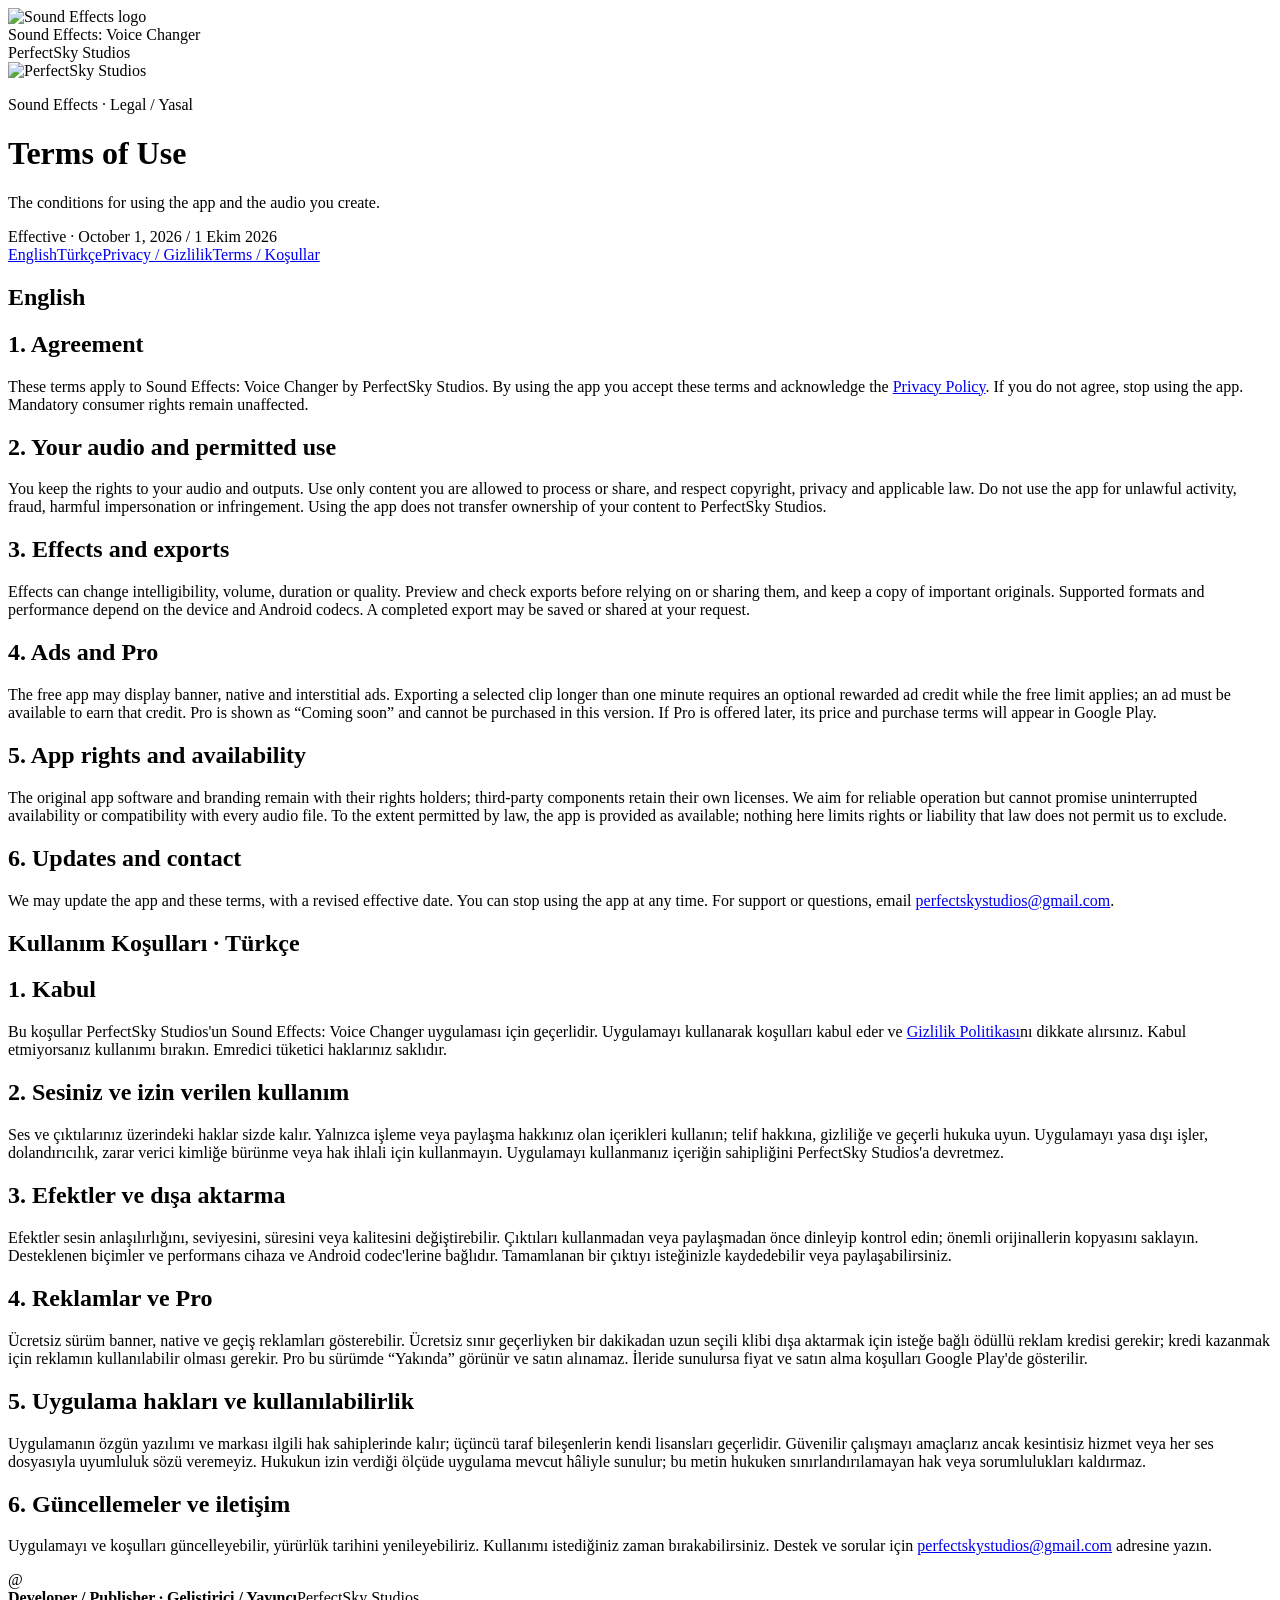
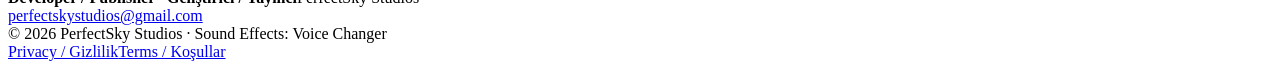
==== terms-of-service.html @ e2891f73 "Add SoundEffect legal page asset: terms-of-service.html" ====
<!doctype html>
<html lang="en">
<head>
  <meta charset="utf-8"><meta name="viewport" content="width=device-width, initial-scale=1">
  <meta name="theme-color" content="#d8502e">
  <meta name="description" content="Terms of Use for Sound Effects: Voice Changer by PerfectSky Studios">
  <title>Terms of Use · Sound Effects: Voice Changer</title>
  <link rel="stylesheet" href="styles.css">
</head>
<body><main>
  <header class="hero">
    <div class="hero-brands">
      <div class="brand"><img src="app_logo.svg" alt="Sound Effects logo"><div><div class="brand-name">Sound Effects: Voice Changer</div><div class="brand-studio">PerfectSky Studios</div></div></div>
      <div class="studio-mark"><img src="studio_logo.jpg" alt="PerfectSky Studios" decoding="async"></div>
    </div>
    <p class="eyebrow">Sound Effects · Legal / Yasal</p>
    <h1>Terms of Use</h1>
    <p class="lead">The conditions for using the app and the audio you create.</p>
    <div class="meta-row"><span class="meta-pill">Effective · October 1, 2026 / 1 Ekim 2026</span></div>
  </header>
  <nav class="page-nav" aria-label="Page navigation"><a class="primary-link" href="#english">English</a><a href="#turkce">Türkçe</a><a href="index.html">Privacy / Gizlilik</a><a href="terms-of-service.html">Terms / Koşullar</a></nav>
  <div id="english" class="language-block" lang="en"><h2 class="language-title">English</h2>
    <section class="notice"><h2>1. Agreement</h2><p>These terms apply to Sound Effects: Voice Changer by PerfectSky Studios. By using the app you accept these terms and acknowledge the <a href="index.html">Privacy Policy</a>. If you do not agree, stop using the app. Mandatory consumer rights remain unaffected.</p></section>
    <section><h2>2. Your audio and permitted use</h2><p>You keep the rights to your audio and outputs. Use only content you are allowed to process or share, and respect copyright, privacy and applicable law. Do not use the app for unlawful activity, fraud, harmful impersonation or infringement. Using the app does not transfer ownership of your content to PerfectSky Studios.</p></section>
    <section><h2>3. Effects and exports</h2><p>Effects can change intelligibility, volume, duration or quality. Preview and check exports before relying on or sharing them, and keep a copy of important originals. Supported formats and performance depend on the device and Android codecs. A completed export may be saved or shared at your request.</p></section>
    <section><h2>4. Ads and Pro</h2><p>The free app may display banner, native and interstitial ads. Exporting a selected clip longer than one minute requires an optional rewarded ad credit while the free limit applies; an ad must be available to earn that credit. Pro is shown as “Coming soon” and cannot be purchased in this version. If Pro is offered later, its price and purchase terms will appear in Google Play.</p></section>
    <section><h2>5. App rights and availability</h2><p>The original app software and branding remain with their rights holders; third-party components retain their own licenses. We aim for reliable operation but cannot promise uninterrupted availability or compatibility with every audio file. To the extent permitted by law, the app is provided as available; nothing here limits rights or liability that law does not permit us to exclude.</p></section>
    <section><h2>6. Updates and contact</h2><p>We may update the app and these terms, with a revised effective date. You can stop using the app at any time. For support or questions, email <a href="mailto:perfectskystudios@gmail.com">perfectskystudios@gmail.com</a>.</p></section>
  </div>
  <div id="turkce" class="language-block" lang="tr"><h2 class="language-title">Kullanım Koşulları · Türkçe</h2>
    <section class="notice"><h2>1. Kabul</h2><p>Bu koşullar PerfectSky Studios'un Sound Effects: Voice Changer uygulaması için geçerlidir. Uygulamayı kullanarak koşulları kabul eder ve <a href="index.html">Gizlilik Politikası</a>nı dikkate alırsınız. Kabul etmiyorsanız kullanımı bırakın. Emredici tüketici haklarınız saklıdır.</p></section>
    <section><h2>2. Sesiniz ve izin verilen kullanım</h2><p>Ses ve çıktılarınız üzerindeki haklar sizde kalır. Yalnızca işleme veya paylaşma hakkınız olan içerikleri kullanın; telif hakkına, gizliliğe ve geçerli hukuka uyun. Uygulamayı yasa dışı işler, dolandırıcılık, zarar verici kimliğe bürünme veya hak ihlali için kullanmayın. Uygulamayı kullanmanız içeriğin sahipliğini PerfectSky Studios'a devretmez.</p></section>
    <section><h2>3. Efektler ve dışa aktarma</h2><p>Efektler sesin anlaşılırlığını, seviyesini, süresini veya kalitesini değiştirebilir. Çıktıları kullanmadan veya paylaşmadan önce dinleyip kontrol edin; önemli orijinallerin kopyasını saklayın. Desteklenen biçimler ve performans cihaza ve Android codec'lerine bağlıdır. Tamamlanan bir çıktıyı isteğinizle kaydedebilir veya paylaşabilirsiniz.</p></section>
    <section><h2>4. Reklamlar ve Pro</h2><p>Ücretsiz sürüm banner, native ve geçiş reklamları gösterebilir. Ücretsiz sınır geçerliyken bir dakikadan uzun seçili klibi dışa aktarmak için isteğe bağlı ödüllü reklam kredisi gerekir; kredi kazanmak için reklamın kullanılabilir olması gerekir. Pro bu sürümde “Yakında” görünür ve satın alınamaz. İleride sunulursa fiyat ve satın alma koşulları Google Play'de gösterilir.</p></section>
    <section><h2>5. Uygulama hakları ve kullanılabilirlik</h2><p>Uygulamanın özgün yazılımı ve markası ilgili hak sahiplerinde kalır; üçüncü taraf bileşenlerin kendi lisansları geçerlidir. Güvenilir çalışmayı amaçlarız ancak kesintisiz hizmet veya her ses dosyasıyla uyumluluk sözü veremeyiz. Hukukun izin verdiği ölçüde uygulama mevcut hâliyle sunulur; bu metin hukuken sınırlandırılamayan hak veya sorumlulukları kaldırmaz.</p></section>
    <section><h2>6. Güncellemeler ve iletişim</h2><p>Uygulamayı ve koşulları güncelleyebilir, yürürlük tarihini yenileyebiliriz. Kullanımı istediğiniz zaman bırakabilirsiniz. Destek ve sorular için <a href="mailto:perfectskystudios@gmail.com">perfectskystudios@gmail.com</a> adresine yazın.</p></section>
  </div>
  <aside class="contact-card"><div class="contact-icon" aria-hidden="true">@</div><div><strong>Developer / Publisher · Geliştirici / Yayıncı</strong>PerfectSky Studios<br><a href="mailto:perfectskystudios@gmail.com">perfectskystudios@gmail.com</a></div></aside>
  <footer>© 2026 PerfectSky Studios · Sound Effects: Voice Changer<div class="footer-links"><a href="index.html">Privacy / Gizlilik</a><a href="terms-of-service.html">Terms / Koşullar</a></div></footer>
</main></body></html>
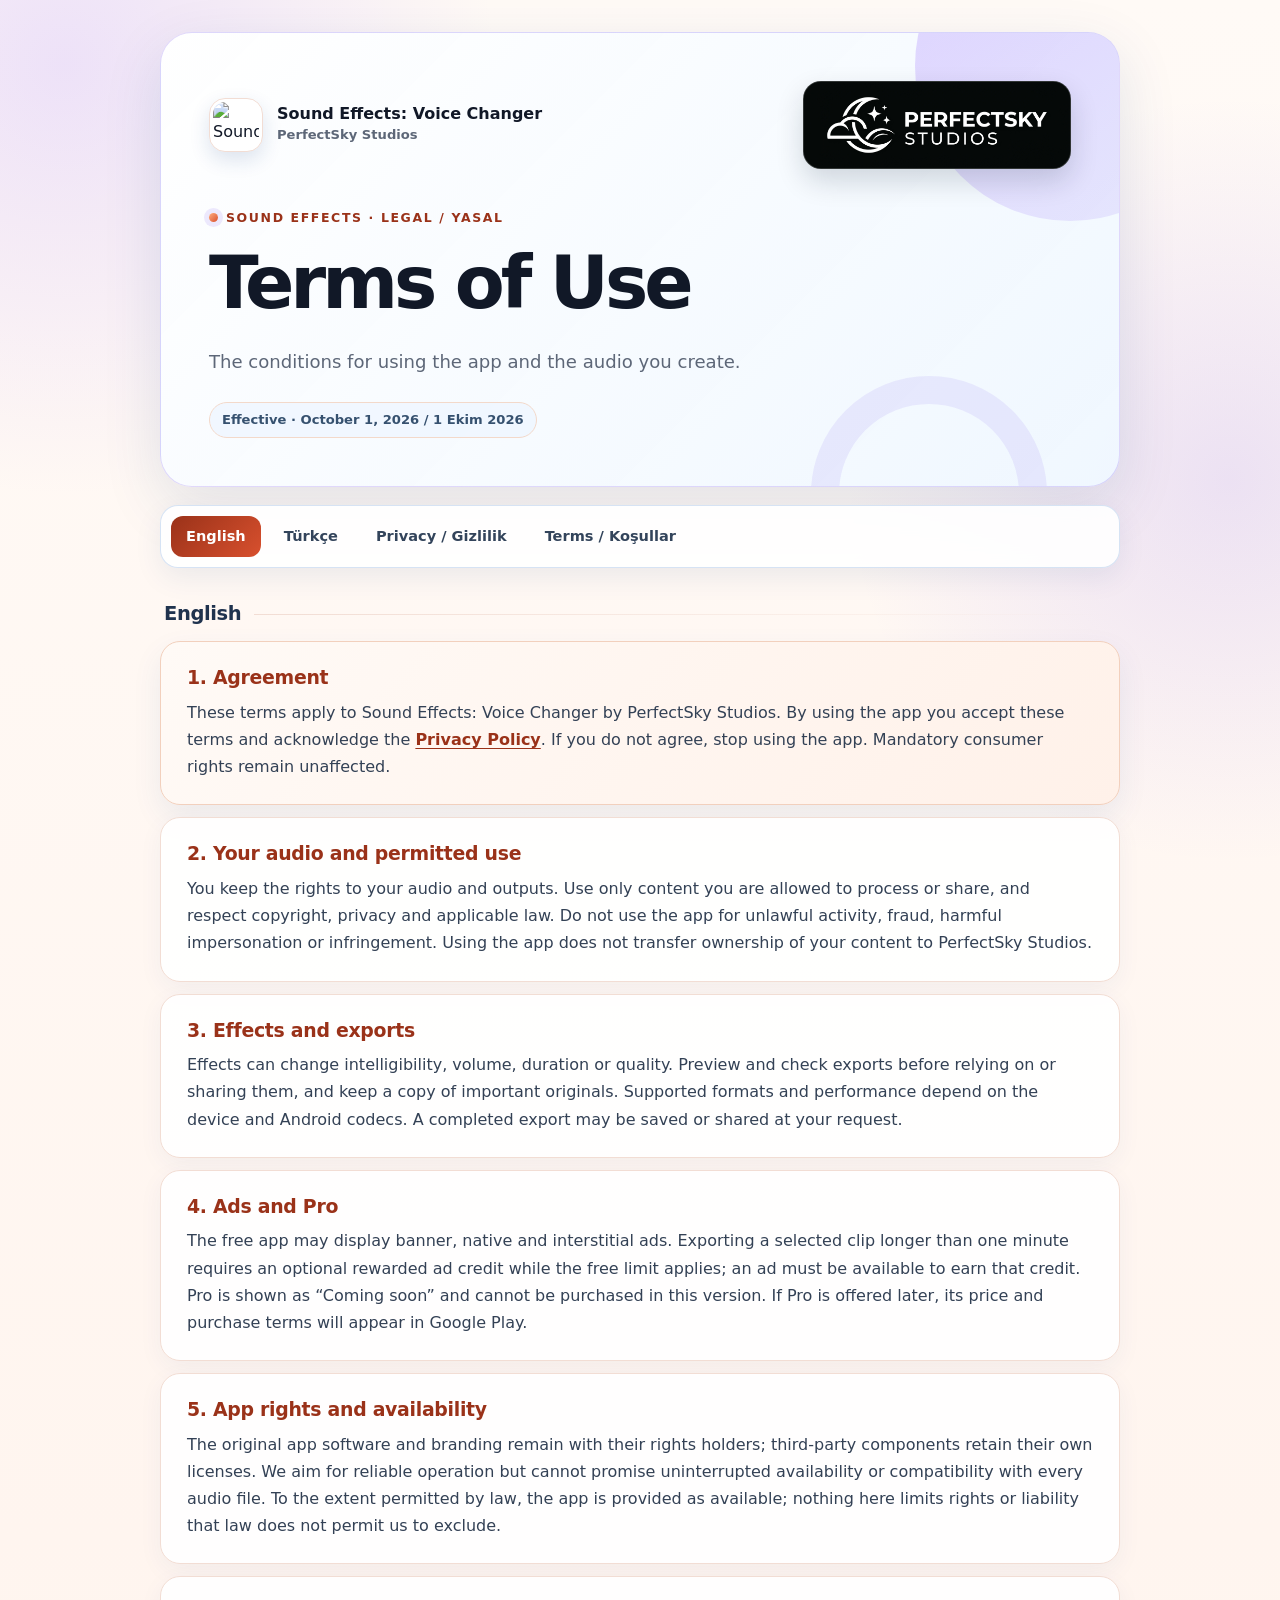
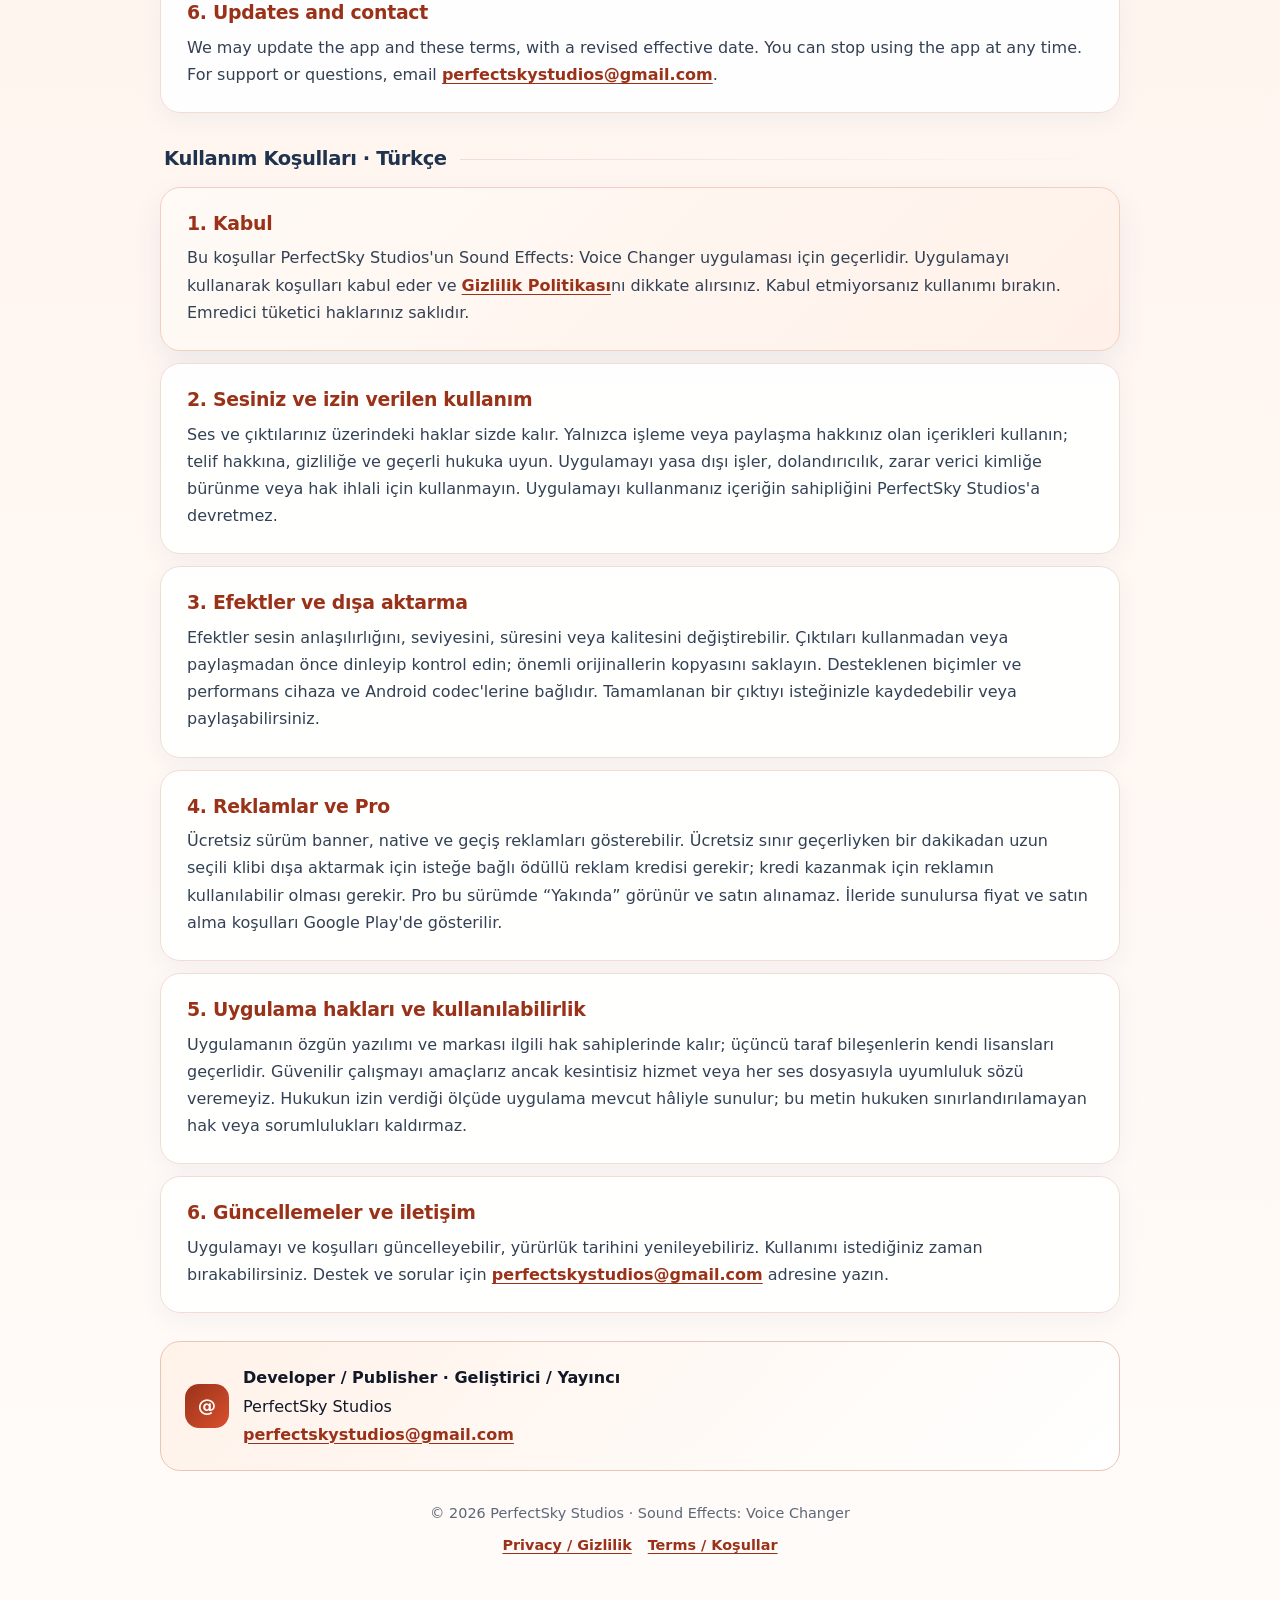
==== commit 0174c335: "Update SoundEffect legal page asset: terms-of-service.html" ====
--- a/terms-of-service.html
+++ b/terms-of-service.html
@@ -10,7 +10,7 @@
 <body><main>
   <header class="hero">
     <div class="hero-brands">
-      <div class="brand"><img src="app_logo.svg" alt="Sound Effects logo"><div><div class="brand-name">Sound Effects: Voice Changer</div><div class="brand-studio">PerfectSky Studios</div></div></div>
+      <div class="brand"><img src="app_logo.png" alt="Sound Effects logo"><div><div class="brand-name">Sound Effects: Voice Changer</div><div class="brand-studio">PerfectSky Studios</div></div></div>
       <div class="studio-mark"><img src="studio_logo.jpg" alt="PerfectSky Studios" decoding="async"></div>
     </div>
     <p class="eyebrow">Sound Effects · Legal / Yasal</p>
--- a/styles.css
+++ b/styles.css
@@ -0,0 +1,111 @@
+:root {
+  color-scheme: light;
+  --ink: #111827;
+  --muted: #5d6778;
+  --line: #f2ddd4;
+  --blue: #d8502e;
+  --blue-dark: #9a3219;
+  --blue-deep: #6c2214;
+  --sky: #ffad80;
+  --surface: rgba(255, 255, 255, 0.95);
+  --shadow: 0 20px 60px rgba(18, 67, 133, 0.12);
+  --shadow-soft: 0 10px 28px rgba(18, 67, 133, 0.08);
+}
+
+* { box-sizing: border-box; }
+html { scroll-behavior: smooth; }
+body {
+  margin: 0;
+  min-height: 100vh;
+  background:
+    radial-gradient(circle at 5% 2%, rgba(174, 139, 255, 0.22), transparent 27rem),
+    radial-gradient(circle at 96% 15%, rgba(121, 84, 237, 0.14), transparent 24rem),
+    linear-gradient(180deg, #fffaf6 0%, #fff5ef 48%, #fffbf8 100%);
+  color: var(--ink);
+  font: 16px/1.7 Inter, ui-sans-serif, system-ui, -apple-system, BlinkMacSystemFont, "Segoe UI", sans-serif;
+}
+
+a { color: var(--blue-dark); font-weight: 700; text-underline-offset: 3px; text-decoration-thickness: 1px; }
+a:hover { color: var(--blue-deep); }
+main { width: min(960px, calc(100% - 32px)); margin: 32px auto 24px; }
+
+.hero {
+  position: relative;
+  overflow: hidden;
+  min-height: 360px;
+  padding: 48px;
+  border: 1px solid rgba(121, 84, 237, 0.22);
+  border-radius: 32px;
+  background: linear-gradient(135deg, rgba(255, 255, 255, 0.99), rgba(239, 247, 255, 0.96));
+  box-shadow: var(--shadow);
+}
+.hero::before, .hero::after { content: ""; position: absolute; border-radius: 999px; pointer-events: none; }
+.hero::before { width: 310px; height: 310px; right: -106px; top: -122px; background: linear-gradient(145deg, rgba(174, 139, 255, 0.38), rgba(121, 84, 237, 0.10)); }
+.hero::after { width: 180px; height: 180px; right: 72px; bottom: -126px; border: 28px solid rgba(121, 84, 237, 0.10); }
+
+.hero-brands { position: relative; z-index: 1; display: flex; flex-wrap: wrap; align-items: center; justify-content: space-between; gap: 24px; margin-bottom: 34px; }
+.brand { display: flex; align-items: center; gap: 14px; }
+.brand img { width: 54px; height: 54px; object-fit: contain; padding: 3px; border: 1px solid var(--line); border-radius: 16px; background: #fff; box-shadow: 0 8px 20px rgba(18, 67, 133, 0.14); }
+.brand-name { font-size: 1rem; font-weight: 800; line-height: 1.25; }
+.brand-studio { color: var(--muted); font-size: 0.82rem; font-weight: 650; }
+.studio-mark { flex: 0 1 268px; width: 268px; max-width: 100%; height: 88px; overflow: hidden; border: 1px solid rgba(255, 255, 255, 0.18); border-radius: 18px; background: #040907; box-shadow: 0 12px 28px rgba(8, 25, 43, 0.16); }
+.studio-mark img { display: block; width: 100%; height: 100%; object-fit: cover; object-position: center; }
+
+.eyebrow { position: relative; z-index: 1; display: inline-flex; align-items: center; gap: 8px; margin: 0 0 10px; color: var(--blue-dark); font-size: 0.78rem; font-weight: 850; letter-spacing: 0.13em; text-transform: uppercase; }
+.eyebrow::before { content: ""; width: 9px; height: 9px; border-radius: 50%; background: linear-gradient(135deg, var(--sky), var(--blue)); box-shadow: 0 0 0 5px rgba(121, 84, 237, 0.12); }
+h1, h2 { line-height: 1.25; }
+h1 { position: relative; z-index: 1; max-width: 760px; margin: 0; font-size: clamp(2.35rem, 7vw, 4.55rem); letter-spacing: -0.055em; }
+.lead { position: relative; z-index: 1; max-width: 700px; margin: 18px 0 0; color: var(--muted); font-size: clamp(1rem, 2vw, 1.13rem); }
+.meta-row { position: relative; z-index: 1; display: flex; flex-wrap: wrap; gap: 8px; margin-top: 24px; }
+.meta-pill { display: inline-flex; align-items: center; min-height: 34px; padding: 6px 12px; border: 1px solid #f3d9ca; border-radius: 999px; background: rgba(241, 247, 255, 0.94); color: #36516f; font-size: 0.82rem; font-weight: 700; }
+
+.page-nav { position: sticky; z-index: 10; top: 12px; display: flex; flex-wrap: wrap; gap: 8px; margin: 18px 0 28px; padding: 10px; border: 1px solid rgba(211, 225, 243, 0.92); border-radius: 18px; background: rgba(255, 255, 255, 0.90); box-shadow: var(--shadow-soft); backdrop-filter: blur(16px); }
+.page-nav a { display: inline-flex; align-items: center; min-height: 40px; padding: 8px 15px; border-radius: 12px; color: #33445b; text-decoration: none; font-size: 0.91rem; }
+.page-nav a:hover, .page-nav a:focus-visible { background: #ffede4; color: var(--blue-deep); outline: none; }
+.page-nav .primary-link { background: linear-gradient(135deg, var(--blue-dark), var(--blue)); color: #fff; }
+.page-nav .primary-link:hover { color: #fff; filter: brightness(0.97); }
+
+.language-block { scroll-margin-top: 92px; }
+.language-title { display: flex; align-items: center; gap: 13px; margin: 34px 4px 15px; color: #20334e; font-size: 1.22rem; letter-spacing: -0.02em; }
+.language-title::after { content: ""; flex: 1; height: 1px; background: linear-gradient(90deg, var(--line), transparent); }
+
+section { margin-bottom: 12px; padding: 24px 26px; border: 1px solid var(--line); border-radius: 20px; background: var(--surface); box-shadow: 0 7px 24px rgba(18, 67, 133, 0.05); }
+section h2 { margin: 0 0 9px; color: #9a3219; font-size: 1.18rem; letter-spacing: -0.015em; }
+section p, section li { color: #334155; }
+section p { margin: 0; }
+section p + p, section ul { margin-top: 10px; }
+section ul { margin-bottom: 0; padding-left: 22px; }
+section.notice { border-color: #f2d0bd; background: linear-gradient(135deg, #fffaf6, #fff1e9); box-shadow: 0 12px 30px rgba(18, 77, 151, 0.08); }
+section.notice h2 { color: var(--blue-dark); }
+
+.contact-card { display: grid; grid-template-columns: 44px 1fr; gap: 14px; align-items: center; margin-top: 28px; padding: 22px 24px; border: 1px solid #eac5b6; border-radius: 20px; background: linear-gradient(135deg, #fff2e9, #ffffff); }
+.contact-icon { display: grid; width: 44px; height: 44px; place-items: center; border-radius: 14px; background: linear-gradient(135deg, var(--blue-dark), var(--blue)); color: white; font-size: 1.15rem; font-weight: 900; }
+.contact-card strong { display: block; margin-bottom: 2px; }
+.contact-card > div { min-width: 0; overflow-wrap: anywhere; }
+footer { padding: 30px 16px 18px; color: var(--muted); text-align: center; font-size: 0.9rem; }
+.footer-links { display: flex; flex-wrap: wrap; justify-content: center; gap: 8px 16px; margin-top: 8px; }
+
+@media (max-width: 640px) {
+  main { width: min(100% - 20px, 960px); margin-top: 10px; }
+  .hero { min-height: 0; padding: 26px 22px 30px; border-radius: 24px; }
+  .hero::before { width: 210px; height: 210px; right: -110px; top: -100px; }
+  .hero-brands { flex-direction: column; align-items: flex-start; gap: 20px; margin-bottom: 28px; }
+  .studio-mark { flex: none; width: 246px; height: 82px; border-radius: 16px; }
+  .brand img { width: 48px; height: 48px; border-radius: 14px; }
+  h1 { font-size: clamp(2.15rem, 12vw, 3.2rem); }
+  .lead { margin-top: 14px; }
+  .page-nav { top: 7px; margin: 12px 0 24px; border-radius: 16px; }
+  .page-nav a { flex: 1 1 42%; justify-content: center; padding-inline: 10px; font-size: 0.84rem; text-align: center; }
+  .language-title { margin-top: 28px; }
+  section { padding: 20px 19px; border-radius: 17px; }
+  section h2 { font-size: 1.08rem; }
+  .contact-card { grid-template-columns: 38px 1fr; padding: 18px; }
+  .contact-icon { width: 38px; height: 38px; border-radius: 12px; }
+}
+
+@media (prefers-reduced-motion: reduce) { html { scroll-behavior: auto; } }
+
+
+.hero-brands .brand { min-width:0; flex:1 1 260px; }
+.brand-name, section, .lead { overflow-wrap:anywhere; }
+@media(max-width:640px){.studio-mark{align-self:flex-end;} .page-nav{position:static;} .language-block{scroll-margin-top:16px;}}
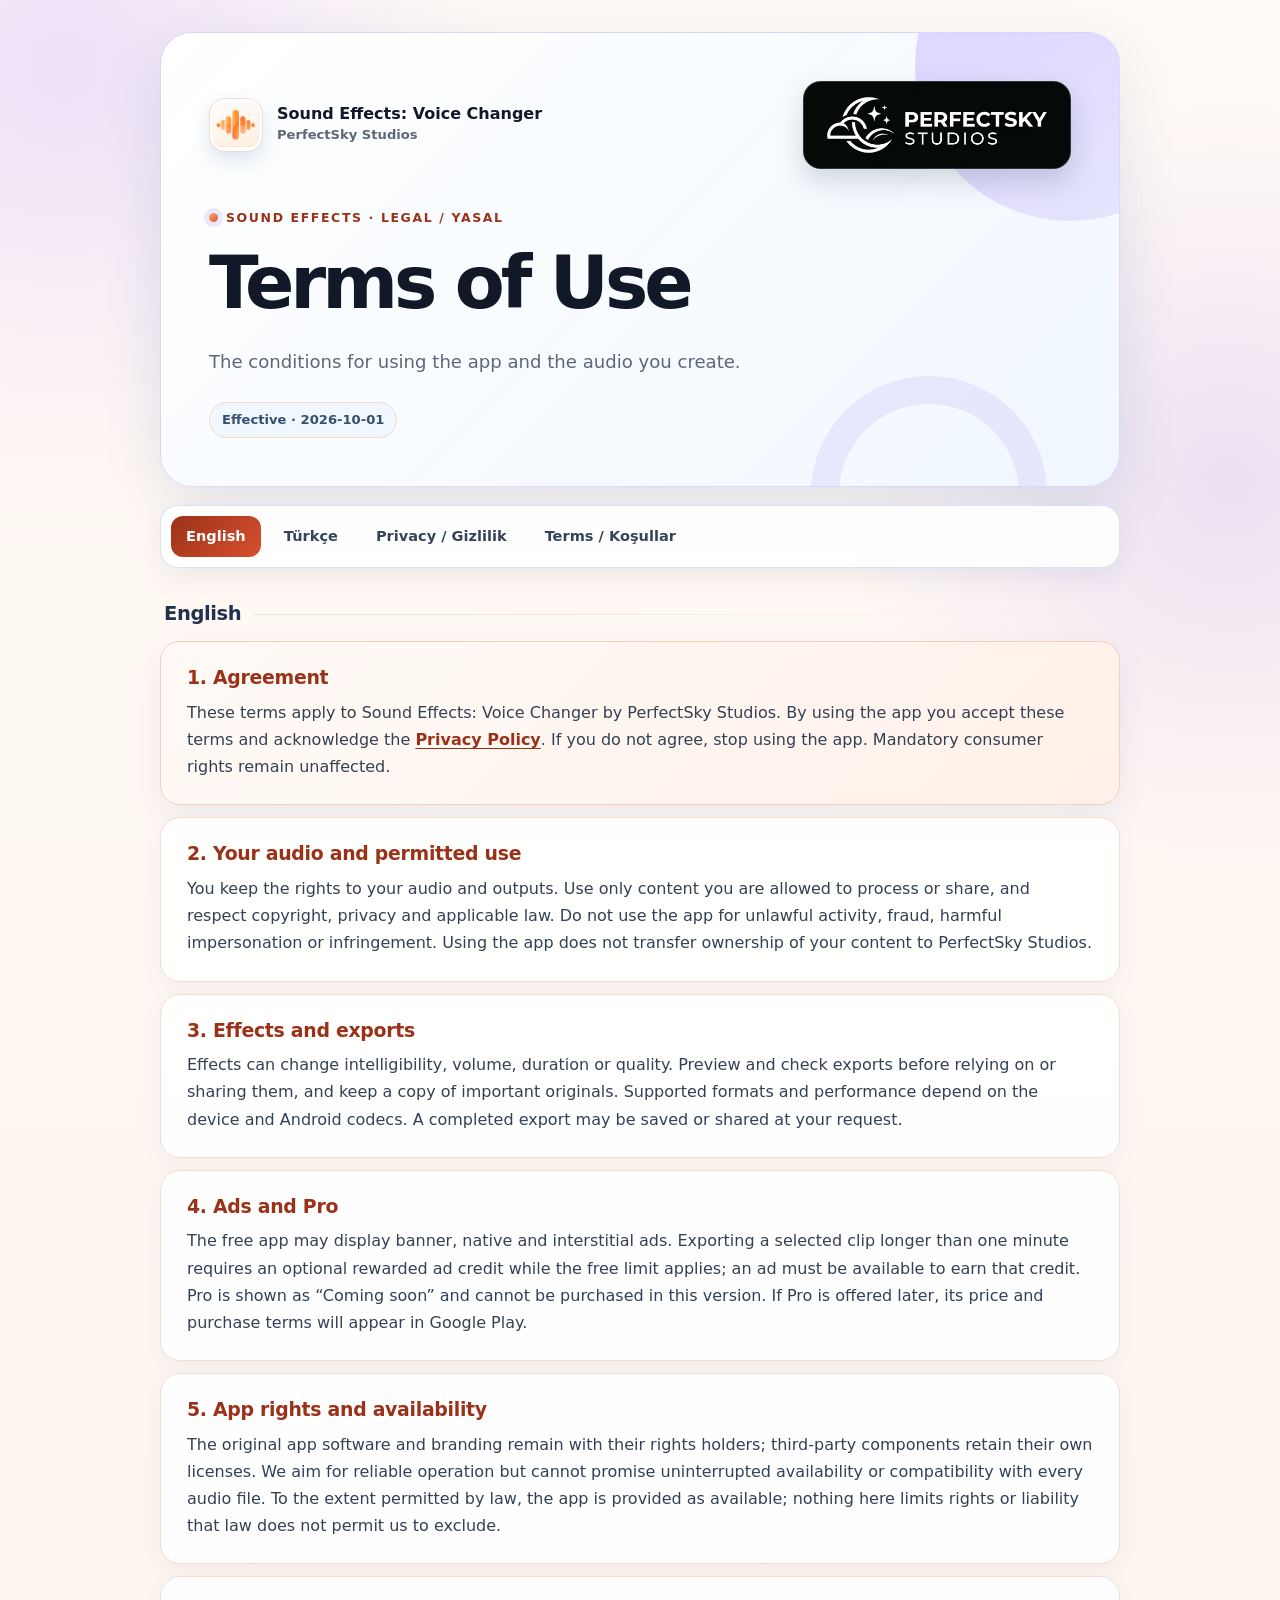
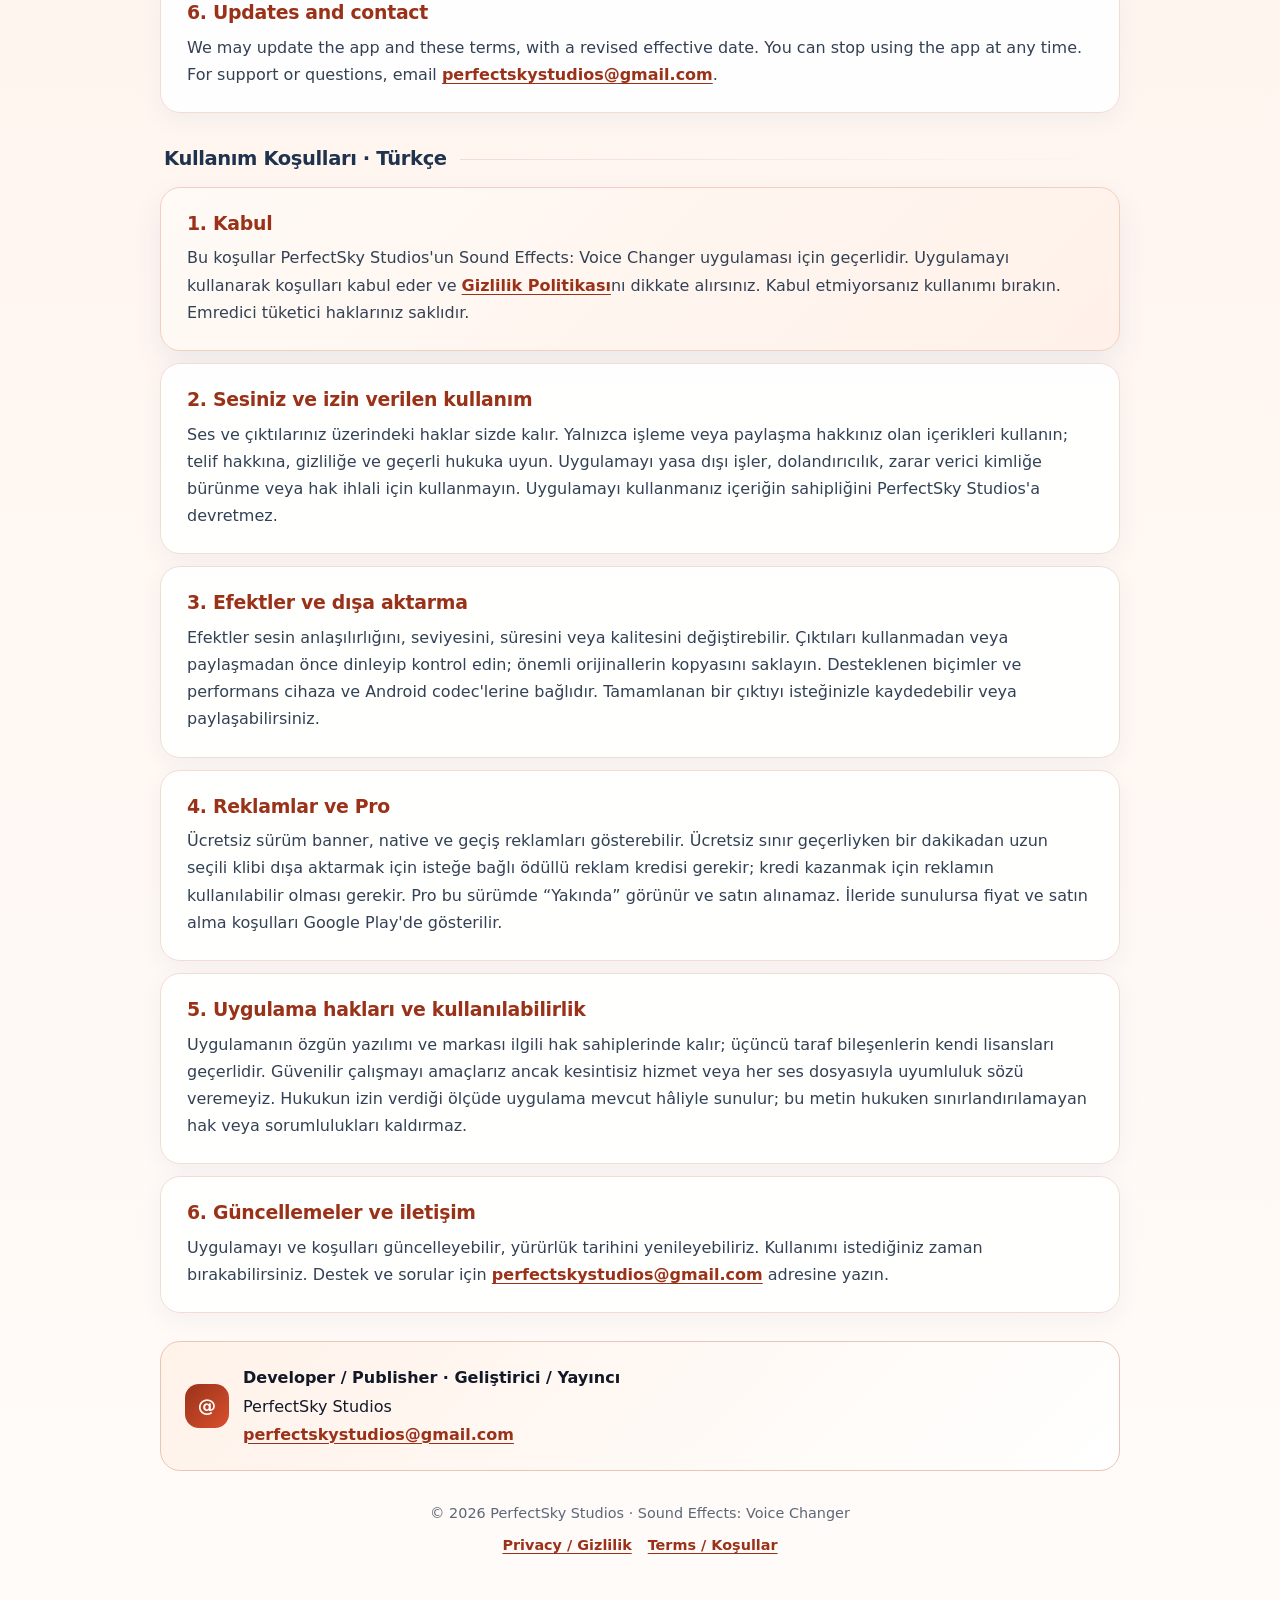
==== commit 0ef4e60a: "Correct policy effective date" ====
--- a/terms-of-service.html
+++ b/terms-of-service.html
@@ -16,7 +16,7 @@
     <p class="eyebrow">Sound Effects · Legal / Yasal</p>
     <h1>Terms of Use</h1>
     <p class="lead">The conditions for using the app and the audio you create.</p>
-    <div class="meta-row"><span class="meta-pill">Effective · October 1, 2026 / 1 Ekim 2026</span></div>
+    <div class="meta-row"><span class="meta-pill">Effective · 2026-10-01</span></div>
   </header>
   <nav class="page-nav" aria-label="Page navigation"><a class="primary-link" href="#english">English</a><a href="#turkce">Türkçe</a><a href="index.html">Privacy / Gizlilik</a><a href="terms-of-service.html">Terms / Koşullar</a></nav>
   <div id="english" class="language-block" lang="en"><h2 class="language-title">English</h2>
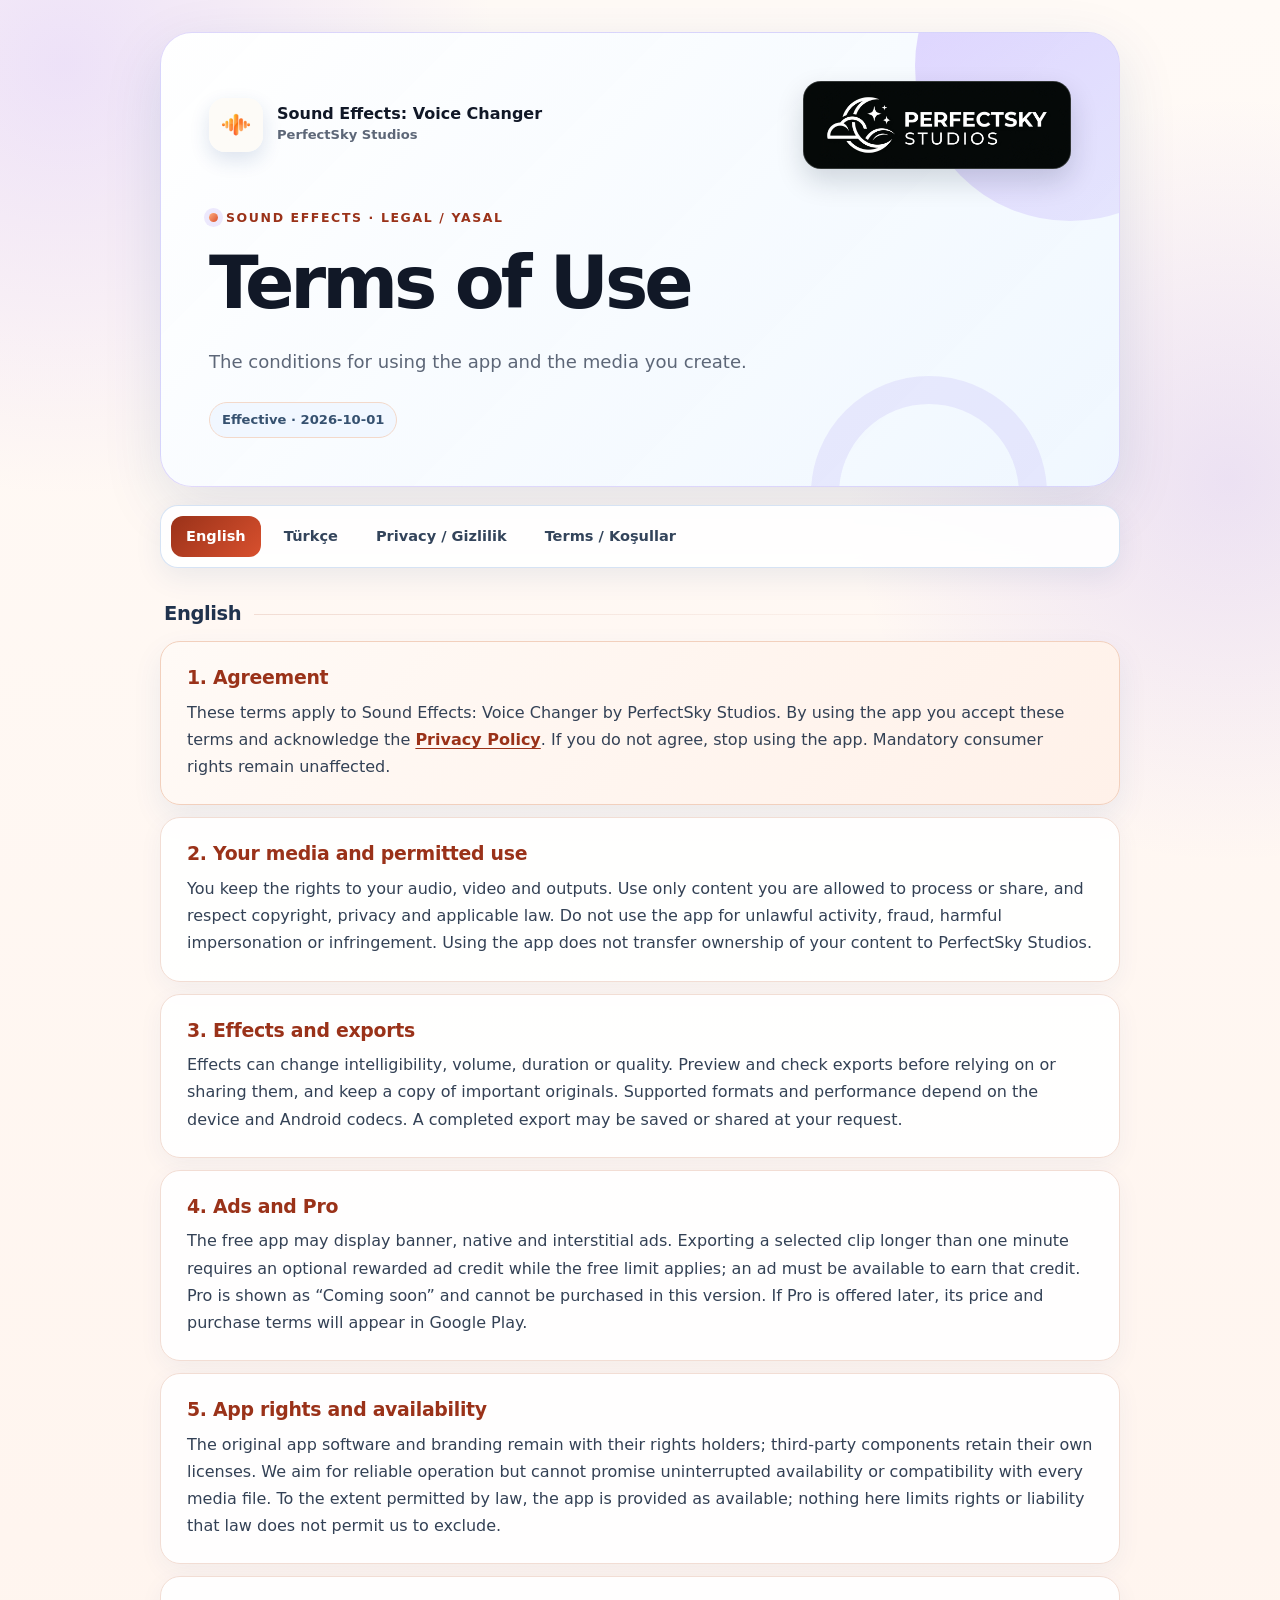
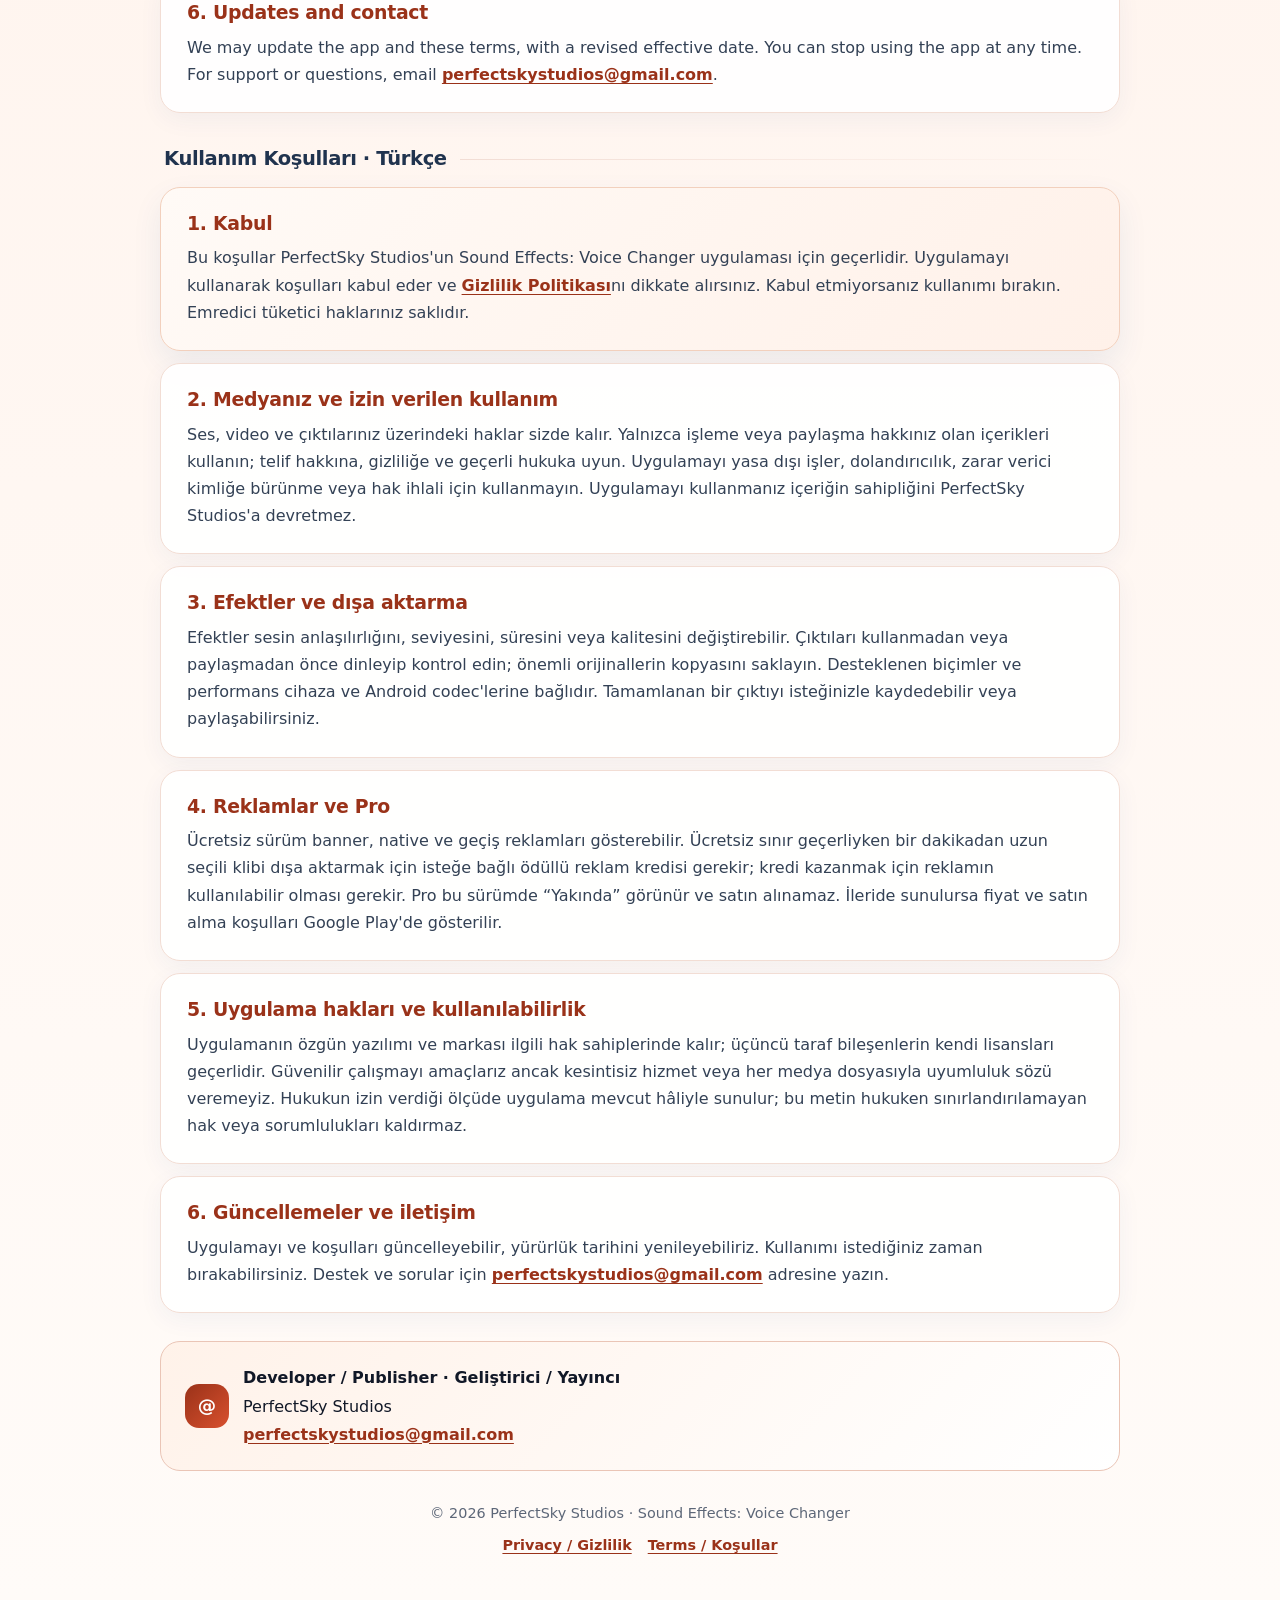
==== commit c59ae1c5: "Cover local video import and export in legal pages" ====
--- a/terms-of-service.html
+++ b/terms-of-service.html
@@ -15,24 +15,24 @@
     </div>
     <p class="eyebrow">Sound Effects · Legal / Yasal</p>
     <h1>Terms of Use</h1>
-    <p class="lead">The conditions for using the app and the audio you create.</p>
+    <p class="lead">The conditions for using the app and the media you create.</p>
     <div class="meta-row"><span class="meta-pill">Effective · 2026-10-01</span></div>
   </header>
   <nav class="page-nav" aria-label="Page navigation"><a class="primary-link" href="#english">English</a><a href="#turkce">Türkçe</a><a href="index.html">Privacy / Gizlilik</a><a href="terms-of-service.html">Terms / Koşullar</a></nav>
   <div id="english" class="language-block" lang="en"><h2 class="language-title">English</h2>
     <section class="notice"><h2>1. Agreement</h2><p>These terms apply to Sound Effects: Voice Changer by PerfectSky Studios. By using the app you accept these terms and acknowledge the <a href="index.html">Privacy Policy</a>. If you do not agree, stop using the app. Mandatory consumer rights remain unaffected.</p></section>
-    <section><h2>2. Your audio and permitted use</h2><p>You keep the rights to your audio and outputs. Use only content you are allowed to process or share, and respect copyright, privacy and applicable law. Do not use the app for unlawful activity, fraud, harmful impersonation or infringement. Using the app does not transfer ownership of your content to PerfectSky Studios.</p></section>
+    <section><h2>2. Your media and permitted use</h2><p>You keep the rights to your audio, video and outputs. Use only content you are allowed to process or share, and respect copyright, privacy and applicable law. Do not use the app for unlawful activity, fraud, harmful impersonation or infringement. Using the app does not transfer ownership of your content to PerfectSky Studios.</p></section>
     <section><h2>3. Effects and exports</h2><p>Effects can change intelligibility, volume, duration or quality. Preview and check exports before relying on or sharing them, and keep a copy of important originals. Supported formats and performance depend on the device and Android codecs. A completed export may be saved or shared at your request.</p></section>
     <section><h2>4. Ads and Pro</h2><p>The free app may display banner, native and interstitial ads. Exporting a selected clip longer than one minute requires an optional rewarded ad credit while the free limit applies; an ad must be available to earn that credit. Pro is shown as “Coming soon” and cannot be purchased in this version. If Pro is offered later, its price and purchase terms will appear in Google Play.</p></section>
-    <section><h2>5. App rights and availability</h2><p>The original app software and branding remain with their rights holders; third-party components retain their own licenses. We aim for reliable operation but cannot promise uninterrupted availability or compatibility with every audio file. To the extent permitted by law, the app is provided as available; nothing here limits rights or liability that law does not permit us to exclude.</p></section>
+    <section><h2>5. App rights and availability</h2><p>The original app software and branding remain with their rights holders; third-party components retain their own licenses. We aim for reliable operation but cannot promise uninterrupted availability or compatibility with every media file. To the extent permitted by law, the app is provided as available; nothing here limits rights or liability that law does not permit us to exclude.</p></section>
     <section><h2>6. Updates and contact</h2><p>We may update the app and these terms, with a revised effective date. You can stop using the app at any time. For support or questions, email <a href="mailto:perfectskystudios@gmail.com">perfectskystudios@gmail.com</a>.</p></section>
   </div>
   <div id="turkce" class="language-block" lang="tr"><h2 class="language-title">Kullanım Koşulları · Türkçe</h2>
     <section class="notice"><h2>1. Kabul</h2><p>Bu koşullar PerfectSky Studios'un Sound Effects: Voice Changer uygulaması için geçerlidir. Uygulamayı kullanarak koşulları kabul eder ve <a href="index.html">Gizlilik Politikası</a>nı dikkate alırsınız. Kabul etmiyorsanız kullanımı bırakın. Emredici tüketici haklarınız saklıdır.</p></section>
-    <section><h2>2. Sesiniz ve izin verilen kullanım</h2><p>Ses ve çıktılarınız üzerindeki haklar sizde kalır. Yalnızca işleme veya paylaşma hakkınız olan içerikleri kullanın; telif hakkına, gizliliğe ve geçerli hukuka uyun. Uygulamayı yasa dışı işler, dolandırıcılık, zarar verici kimliğe bürünme veya hak ihlali için kullanmayın. Uygulamayı kullanmanız içeriğin sahipliğini PerfectSky Studios'a devretmez.</p></section>
+    <section><h2>2. Medyanız ve izin verilen kullanım</h2><p>Ses, video ve çıktılarınız üzerindeki haklar sizde kalır. Yalnızca işleme veya paylaşma hakkınız olan içerikleri kullanın; telif hakkına, gizliliğe ve geçerli hukuka uyun. Uygulamayı yasa dışı işler, dolandırıcılık, zarar verici kimliğe bürünme veya hak ihlali için kullanmayın. Uygulamayı kullanmanız içeriğin sahipliğini PerfectSky Studios'a devretmez.</p></section>
     <section><h2>3. Efektler ve dışa aktarma</h2><p>Efektler sesin anlaşılırlığını, seviyesini, süresini veya kalitesini değiştirebilir. Çıktıları kullanmadan veya paylaşmadan önce dinleyip kontrol edin; önemli orijinallerin kopyasını saklayın. Desteklenen biçimler ve performans cihaza ve Android codec'lerine bağlıdır. Tamamlanan bir çıktıyı isteğinizle kaydedebilir veya paylaşabilirsiniz.</p></section>
     <section><h2>4. Reklamlar ve Pro</h2><p>Ücretsiz sürüm banner, native ve geçiş reklamları gösterebilir. Ücretsiz sınır geçerliyken bir dakikadan uzun seçili klibi dışa aktarmak için isteğe bağlı ödüllü reklam kredisi gerekir; kredi kazanmak için reklamın kullanılabilir olması gerekir. Pro bu sürümde “Yakında” görünür ve satın alınamaz. İleride sunulursa fiyat ve satın alma koşulları Google Play'de gösterilir.</p></section>
-    <section><h2>5. Uygulama hakları ve kullanılabilirlik</h2><p>Uygulamanın özgün yazılımı ve markası ilgili hak sahiplerinde kalır; üçüncü taraf bileşenlerin kendi lisansları geçerlidir. Güvenilir çalışmayı amaçlarız ancak kesintisiz hizmet veya her ses dosyasıyla uyumluluk sözü veremeyiz. Hukukun izin verdiği ölçüde uygulama mevcut hâliyle sunulur; bu metin hukuken sınırlandırılamayan hak veya sorumlulukları kaldırmaz.</p></section>
+    <section><h2>5. Uygulama hakları ve kullanılabilirlik</h2><p>Uygulamanın özgün yazılımı ve markası ilgili hak sahiplerinde kalır; üçüncü taraf bileşenlerin kendi lisansları geçerlidir. Güvenilir çalışmayı amaçlarız ancak kesintisiz hizmet veya her medya dosyasıyla uyumluluk sözü veremeyiz. Hukukun izin verdiği ölçüde uygulama mevcut hâliyle sunulur; bu metin hukuken sınırlandırılamayan hak veya sorumlulukları kaldırmaz.</p></section>
     <section><h2>6. Güncellemeler ve iletişim</h2><p>Uygulamayı ve koşulları güncelleyebilir, yürürlük tarihini yenileyebiliriz. Kullanımı istediğiniz zaman bırakabilirsiniz. Destek ve sorular için <a href="mailto:perfectskystudios@gmail.com">perfectskystudios@gmail.com</a> adresine yazın.</p></section>
   </div>
   <aside class="contact-card"><div class="contact-icon" aria-hidden="true">@</div><div><strong>Developer / Publisher · Geliştirici / Yayıncı</strong>PerfectSky Studios<br><a href="mailto:perfectskystudios@gmail.com">perfectskystudios@gmail.com</a></div></aside>
--- a/styles.css
+++ b/styles.css
@@ -45,7 +45,7 @@
 
 .hero-brands { position: relative; z-index: 1; display: flex; flex-wrap: wrap; align-items: center; justify-content: space-between; gap: 24px; margin-bottom: 34px; }
 .brand { display: flex; align-items: center; gap: 14px; }
-.brand img { width: 54px; height: 54px; object-fit: contain; padding: 3px; border: 1px solid var(--line); border-radius: 16px; background: #fff; box-shadow: 0 8px 20px rgba(18, 67, 133, 0.14); }
+.brand img { width: 54px; height: 54px; object-fit: cover; border-radius: 16px; box-shadow: 0 8px 20px rgba(18, 67, 133, 0.14); }
 .brand-name { font-size: 1rem; font-weight: 800; line-height: 1.25; }
 .brand-studio { color: var(--muted); font-size: 0.82rem; font-weight: 650; }
 .studio-mark { flex: 0 1 268px; width: 268px; max-width: 100%; height: 88px; overflow: hidden; border: 1px solid rgba(255, 255, 255, 0.18); border-radius: 18px; background: #040907; box-shadow: 0 12px 28px rgba(8, 25, 43, 0.16); }
@@ -106,6 +106,6 @@
 @media (prefers-reduced-motion: reduce) { html { scroll-behavior: auto; } }
 
 
-.hero-brands .brand { min-width:0; flex:1 1 260px; }
-.brand-name, section, .lead { overflow-wrap:anywhere; }
-@media(max-width:640px){.studio-mark{align-self:flex-end;} .page-nav{position:static;} .language-block{scroll-margin-top:16px;}}
+.hero-brands .brand { min-width:0; }
+.brand-name, section, .lead { overflow-wrap:anywhere; }
+@media(max-width:640px){.page-nav{position:static;} .language-block{scroll-margin-top:16px;}}
